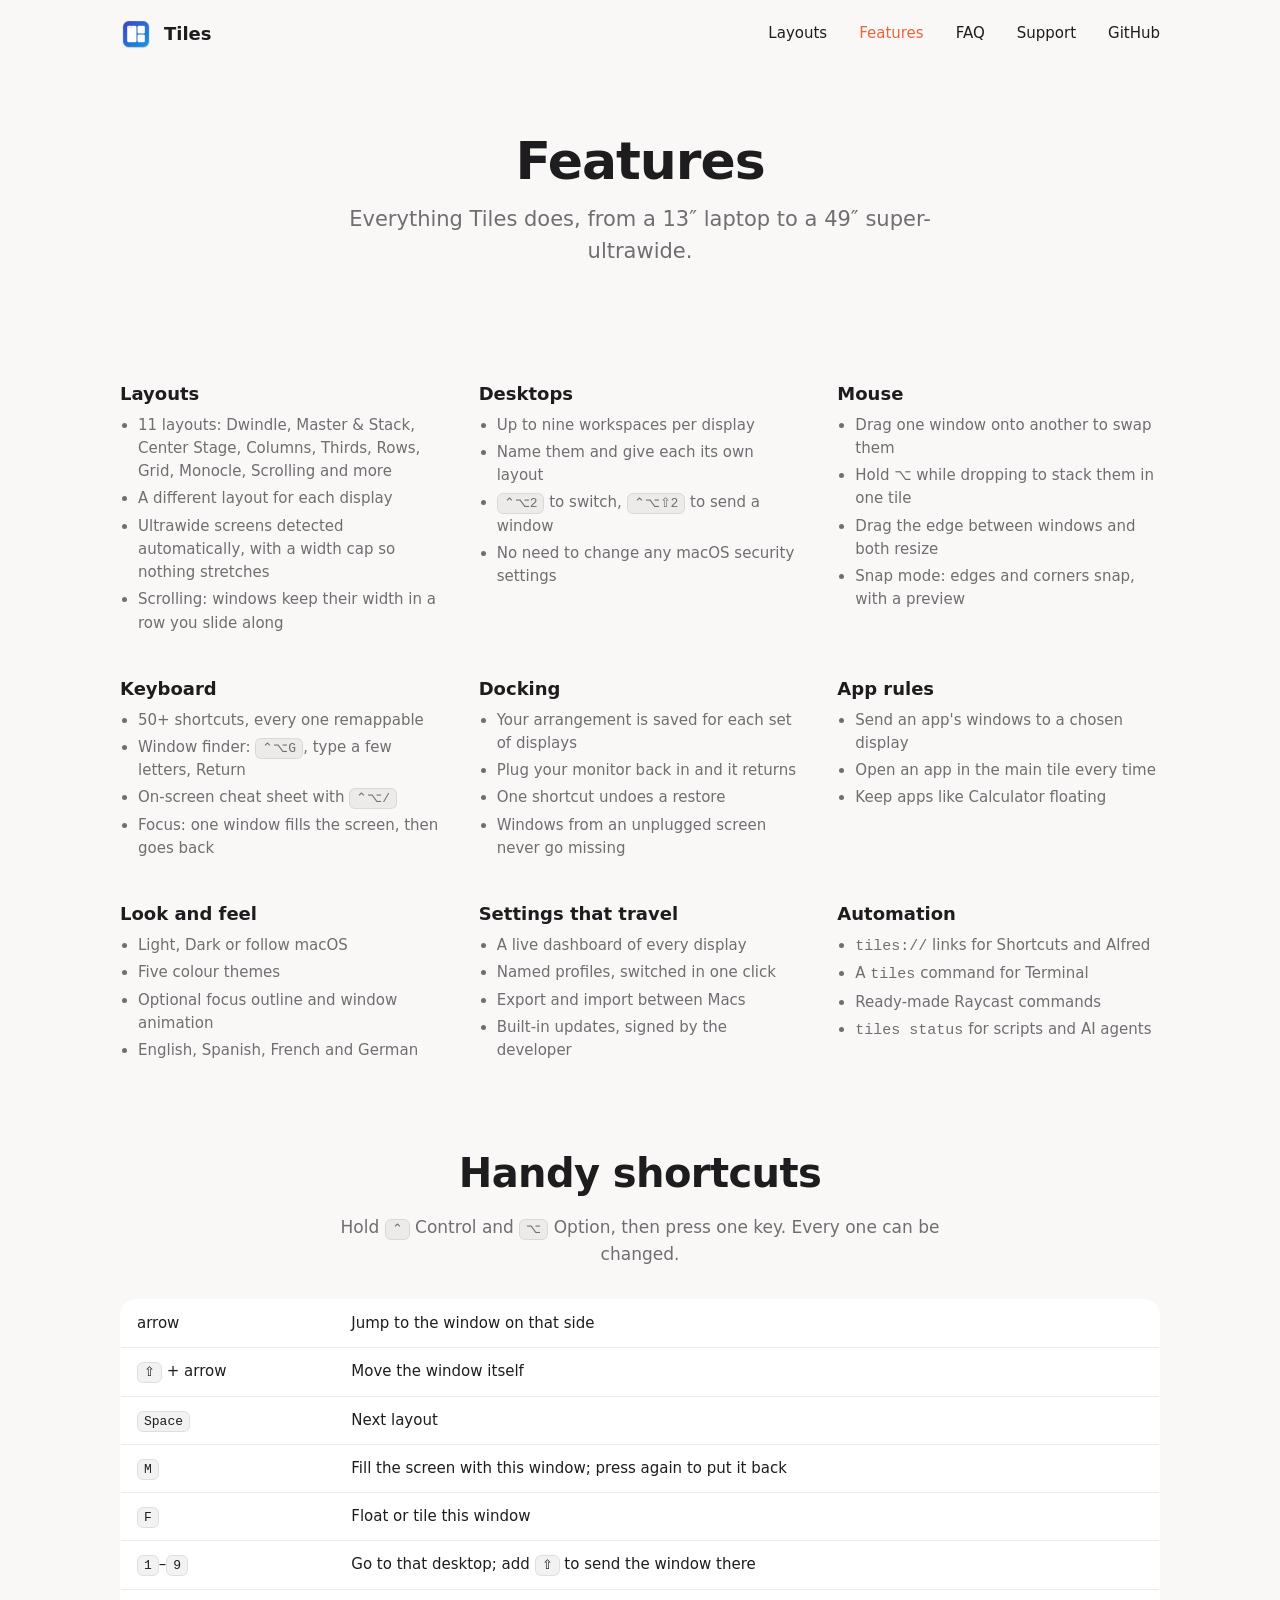
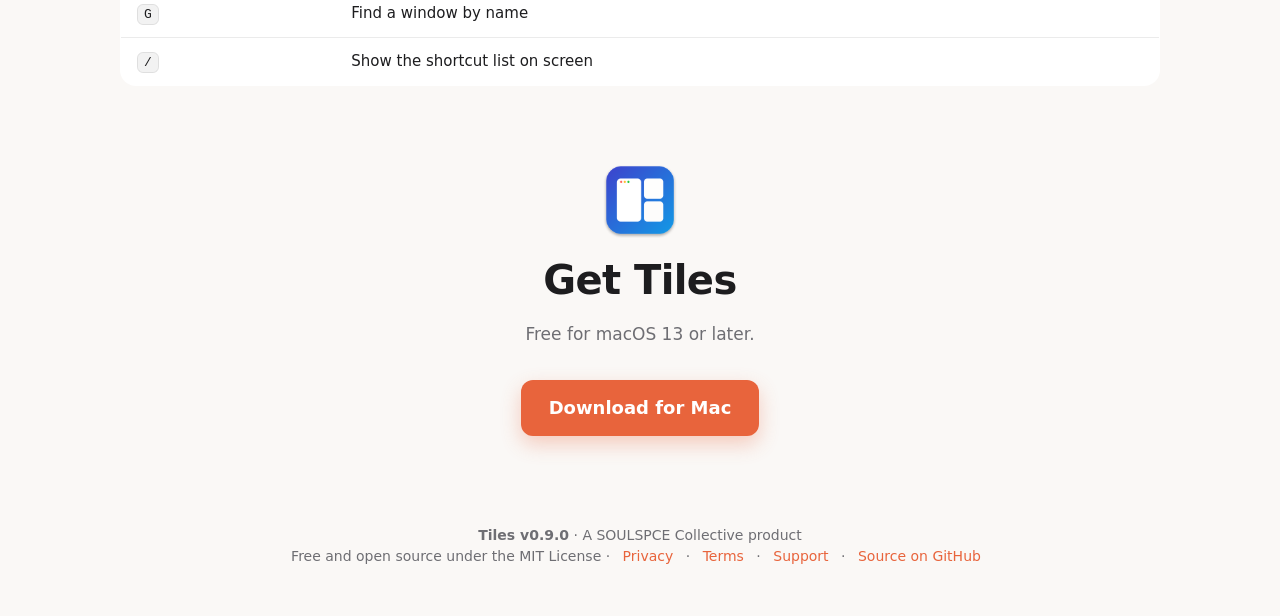
==== docs/features.html @ 464b5efc "Website: several pages, and an interactive layout playground with real windows - Home, Layouts, Feat" ====
<!doctype html>
<html lang="en">
<head>
<meta charset="utf-8">
<meta name="viewport" content="width=device-width, initial-scale=1">
<title>Features · Tiles</title>
<meta name="description" content="Everything Tiles does: layouts, desktops, mouse and keyboard control, docking, app rules and automation.">
<link rel="icon" href="img/icon.png">
<meta property="og:title" content="Features · Tiles">
<meta property="og:description" content="Everything Tiles does: layouts, desktops, mouse and keyboard control, docking, app rules and automation.">
<meta property="og:image" content="img/real-apps.jpg">
<link rel="stylesheet" href="site.css">
</head>
<body>
<div class="wrap">
  <nav>
    <a class="home" href="./"><img src="img/icon.png" alt=""><b>Tiles</b></a><span class="sp"></span>
    <a class="hide" href="layouts.html">Layouts</a><a class="hide" href="features.html" aria-current="page">Features</a><a class="hide" href="faq.html">FAQ</a><a class="hide" href="support.html">Support</a>
    <a href="https://github.com/vannaenae/tiles">GitHub</a>
  </nav>

  <div class="page">
    <h1>Features</h1>
    <p class="lede">Everything Tiles does, from a 13″ laptop to a 49″ super-ultrawide.</p>
  </div>

  <section id="features">
    <div class="grid">
      <div class="card"><h3>Layouts</h3><ul>
        <li>11 layouts: Dwindle, Master &amp; Stack, Center Stage, Columns, Thirds, Rows, Grid, Monocle, Scrolling and more</li>
        <li>A different layout for each display</li>
        <li>Ultrawide screens detected automatically, with a width cap so nothing stretches</li>
        <li>Scrolling: windows keep their width in a row you slide along</li></ul></div>
      <div class="card"><h3>Desktops</h3><ul>
        <li>Up to nine workspaces per display</li>
        <li>Name them and give each its own layout</li>
        <li><kbd>⌃⌥2</kbd> to switch, <kbd>⌃⌥⇧2</kbd> to send a window</li>
        <li>No need to change any macOS security settings</li></ul></div>
      <div class="card"><h3>Mouse</h3><ul>
        <li>Drag one window onto another to swap them</li>
        <li>Hold ⌥ while dropping to stack them in one tile</li>
        <li>Drag the edge between windows and both resize</li>
        <li>Snap mode: edges and corners snap, with a preview</li></ul></div>
      <div class="card"><h3>Keyboard</h3><ul>
        <li>50+ shortcuts, every one remappable</li>
        <li>Window finder: <kbd>⌃⌥G</kbd>, type a few letters, Return</li>
        <li>On-screen cheat sheet with <kbd>⌃⌥/</kbd></li>
        <li>Focus: one window fills the screen, then goes back</li></ul></div>
      <div class="card"><h3>Docking</h3><ul>
        <li>Your arrangement is saved for each set of displays</li>
        <li>Plug your monitor back in and it returns</li>
        <li>One shortcut undoes a restore</li>
        <li>Windows from an unplugged screen never go missing</li></ul></div>
      <div class="card"><h3>App rules</h3><ul>
        <li>Send an app's windows to a chosen display</li>
        <li>Open an app in the main tile every time</li>
        <li>Keep apps like Calculator floating</li></ul></div>
      <div class="card"><h3>Look and feel</h3><ul>
        <li>Light, Dark or follow macOS</li>
        <li>Five colour themes</li>
        <li>Optional focus outline and window animation</li>
        <li>English, Spanish, French and German</li></ul></div>
      <div class="card"><h3>Settings that travel</h3><ul>
        <li>A live dashboard of every display</li>
        <li>Named profiles, switched in one click</li>
        <li>Export and import between Macs</li>
        <li>Built-in updates, signed by the developer</li></ul></div>
      <div class="card"><h3>Automation</h3><ul>
        <li><code>tiles://</code> links for Shortcuts and Alfred</li>
        <li>A <code>tiles</code> command for Terminal</li>
        <li>Ready-made Raycast commands</li>
        <li><code>tiles status</code> for scripts and AI agents</li></ul></div>
    </div>
  </section>

  <section id="shortcuts">
    <h2>Handy shortcuts</h2>
    <p class="center">Hold <kbd>⌃</kbd> Control and <kbd>⌥</kbd> Option, then press one key. Every one can be changed.</p>
    <table>
      <tr><td>arrow</td><td>Jump to the window on that side</td></tr>
      <tr><td><kbd>⇧</kbd> + arrow</td><td>Move the window itself</td></tr>
      <tr><td><kbd>Space</kbd></td><td>Next layout</td></tr>
      <tr><td><kbd>M</kbd></td><td>Fill the screen with this window; press again to put it back</td></tr>
      <tr><td><kbd>F</kbd></td><td>Float or tile this window</td></tr>
      <tr><td><kbd>1</kbd>–<kbd>9</kbd></td><td>Go to that desktop; add <kbd>⇧</kbd> to send the window there</td></tr>
      <tr><td><kbd>G</kbd></td><td>Find a window by name</td></tr>
      <tr><td><kbd>/</kbd></td><td>Show the shortcut list on screen</td></tr>
    </table>
  </section>

  <section class="cta">
    <img class="icon" src="img/icon.png" alt="">
    <h2>Get Tiles</h2>
    <p class="center">Free for macOS 13 or later.</p>
    <p><a class="btn" href="https://github.com/vannaenae/tiles/releases/latest/download/Tiles.zip">Download for Mac</a></p>
  </section>

  <footer>
    <strong>Tiles <span data-version>v0.9.0</span></strong> · A SOULSPCE Collective product<br>
    Free and open source under the MIT License · <a href="privacy.html">Privacy</a> · <a href="terms.html">Terms</a> · <a href="support.html">Support</a> · <a href="https://github.com/vannaenae/tiles">Source on GitHub</a>
  </footer>
</div>
<script src="site.js"></script>
<script src="version.js" defer></script>
</body>
</html>
---- docs/site.css ----
:root { --accent:#E8643C; --bg:#faf8f6; --card:#fff; --text:#1d1d1f; --sec:#6e6e73; --line:rgba(0,0,0,.08); --tile2:rgba(232,100,60,.28); --screen:rgba(0,0,0,.05); }
@media (prefers-color-scheme: dark) { :root { --bg:#141416; --card:#1f1f22; --text:#f5f5f7; --sec:#a1a1a6; --line:rgba(255,255,255,.1); --tile2:rgba(232,100,60,.35); --screen:rgba(255,255,255,.06); } }
* { box-sizing:border-box; }
body { margin:0; background:var(--bg); color:var(--text); font:17px/1.55 -apple-system, BlinkMacSystemFont, "SF Pro Text", Inter, system-ui, sans-serif; -webkit-font-smoothing:antialiased; }
a { color:var(--accent); text-decoration:none; } a:hover { text-decoration:underline; }
.wrap { max-width:1080px; margin:0 auto; padding:0 20px; }
nav { display:flex; align-items:center; gap:12px; padding:18px 0; }
nav img { width:32px; height:32px; } nav b { font-size:18px; } nav .sp { flex:1; } nav a { color:var(--text); margin-left:20px; font-size:15px; }
.hero { text-align:center; padding:56px 0 32px; }
.hero img.icon { width:104px; height:104px; filter:drop-shadow(0 12px 24px rgba(0,0,0,.18)); }
h1 { font-size:clamp(36px,6vw,60px); line-height:1.05; letter-spacing:-.02em; margin:18px 0 14px; }
.lede { font-size:clamp(18px,2.4vw,21px); color:var(--sec); max-width:640px; margin:0 auto 28px; }
.install { display:inline-flex; align-items:center; gap:10px; max-width:100%; background:var(--card); border:1px solid var(--line); border-radius:12px; padding:10px 10px 10px 16px; box-shadow:0 1px 2px rgba(0,0,0,.04); }
.install code { font:14px ui-monospace, SFMono-Regular, Menlo, monospace; white-space:nowrap; overflow:auto; }
button { font:inherit; cursor:pointer; border:0; border-radius:8px; }
.copy { background:var(--accent); color:#fff; padding:7px 14px; font-size:14px; font-weight:600; }
.sub { margin-top:14px; font-size:14px; color:var(--sec); }
section { padding:72px 0 0; }
h2 { font-size:clamp(28px,4vw,40px); letter-spacing:-.015em; text-align:center; margin:0 0 10px; }
.center { text-align:center; color:var(--sec); max-width:620px; margin:0 auto 32px; }
.grid { display:grid; grid-template-columns:repeat(auto-fit,minmax(240px,1fr)); gap:28px 36px; }
.card { padding:4px 0; }
.card h3 { margin:0 0 6px; font-size:18px; } .card p { margin:0; color:var(--sec); font-size:15px; }
.card .k { font-size:22px; margin-bottom:8px; }
table { width:100%; border-collapse:collapse; background:var(--card); border-radius:16px; overflow:hidden; border:1px solid var(--line); font-size:15px; }
td, th { padding:12px 16px; border-bottom:1px solid var(--line); text-align:left; } tr:last-child td { border-bottom:0; }
kbd { font:13px ui-monospace, Menlo, monospace; background:var(--screen); border:1px solid var(--line); border-radius:6px; padding:2px 6px; }
footer { padding:72px 0 48px; text-align:center; color:var(--sec); font-size:14px; }
.btn { display:inline-block; background:var(--accent); color:#fff; font-weight:600; font-size:18px; padding:14px 28px; border-radius:12px; box-shadow:0 8px 20px rgba(232,100,60,.3); } .btn:hover { text-decoration:none; filter:brightness(1.06); }
.card ul { margin:0; padding-left:18px; color:var(--sec); font-size:15px; } .card li { margin:4px 0; }
.why { grid-template-columns:repeat(auto-fit,minmax(210px,1fr)); } .why h3 { font-size:20px; }
.faq { max-width:760px; margin:0 auto; } details { background:var(--card); border:1px solid var(--line); border-radius:14px; padding:16px 20px; margin-bottom:10px; }
summary { font-weight:600; cursor:pointer; } details p { margin:10px 0 0; color:var(--sec); }
.cta { text-align:center; } .cta .icon { width:84px; height:84px; }
footer a { margin:0 8px; }
.slides { display:grid; gap:28px; margin-bottom:28px; } .slides img { display:block; width:100%; height:auto; border-radius:18px; box-shadow:0 24px 60px rgba(0,0,0,.16); }
:root { --ease-out:cubic-bezier(0.23,1,0.32,1); --ease-in-out:cubic-bezier(0.77,0,0.175,1); }
.btn, .copy { transition:transform 140ms var(--ease-out); } .btn:active, .copy:active { transform:scale(.97); }
.js .reveal { opacity:0; transform:translateY(12px); transition:opacity 500ms var(--ease-out), transform 500ms var(--ease-out); transition-delay:calc(var(--i,0) * 60ms); }
.js .reveal[data-visible] { opacity:1; transform:none; }
.js .wipe { clip-path:inset(0 0 100% 0 round 18px); transition:clip-path 600ms var(--ease-in-out); }
.js .wipe[data-visible] { clip-path:inset(0 round 18px); }
.switch { max-width:980px; margin:36px auto 0; }
.tabs { display:inline-flex; flex-wrap:wrap; justify-content:center; gap:6px; padding:5px; margin-bottom:18px; background:var(--screen); border-radius:999px; }
.tabs button { background:none; color:var(--sec); padding:8px 16px; border-radius:999px; font-size:15px; font-weight:600; transition:background-color 200ms ease, color 200ms ease, transform 140ms var(--ease-out); }
.tabs button[aria-selected=true] { background:var(--card); color:var(--text); box-shadow:0 1px 3px rgba(0,0,0,.12); } .tabs button:active { transform:scale(.97); }
.stage { position:relative; aspect-ratio:16/9; border-radius:14px; overflow:hidden; box-shadow:0 30px 70px rgba(0,0,0,.22); background:#000; }
.stage img { position:absolute; inset:0; width:100%; height:100%; object-fit:cover; opacity:0; transform:scale(.97); transition:opacity 500ms var(--ease-in-out), transform 500ms var(--ease-in-out); }
.stage img.on { opacity:1; transform:none; }
.strip { overflow:hidden; margin-top:56px; padding:14px 0; border-block:1px solid var(--line); color:var(--sec); font-weight:600; -webkit-mask-image:linear-gradient(90deg,transparent,#000 12%,#000 88%,transparent); mask-image:linear-gradient(90deg,transparent,#000 12%,#000 88%,transparent); }
.strip > div { display:flex; width:max-content; animation:strip 40s linear infinite; } .strip span { padding:0 28px; white-space:nowrap; }
@keyframes strip { to { transform:translateX(-50%); } }
@media (hover:hover) and (pointer:fine) { .btn:hover { transform:scale(1.03); } .tabs button:hover { color:var(--text); } }
.hero > * { animation:rise 600ms var(--ease-out) backwards; } .hero > :nth-child(2) { animation-delay:60ms; } .hero > :nth-child(3) { animation-delay:120ms; } .hero > :nth-child(n+4) { animation-delay:180ms; }
@keyframes rise { from { opacity:0; transform:translateY(12px); } }
@media (prefers-reduced-motion:reduce) {
  .js .reveal { transform:none; transition:opacity 200ms ease; transition-delay:0s; }
  .js .wipe { clip-path:none; opacity:0; transition:opacity 200ms ease; } .js .wipe[data-visible] { opacity:1; }
  .hero > * { animation:none; } .strip > div { animation:none; } .stage img { transform:none; transition:opacity 200ms ease; }
}
@media (max-width:600px) { nav a.hide { display:none; } .install code { font-size:12px; } }
nav a.home { display:flex; align-items:center; gap:12px; margin:0; } nav a[aria-current] { color:var(--accent); }
.page { text-align:center; padding:48px 0 8px; } .page h1 { font-size:clamp(34px,5vw,52px); }
.more { text-align:center; margin-top:22px; font-weight:600; }
.play { text-align:center; } .play .tabs { margin-bottom:10px; } .play .row { display:flex; gap:8px; justify-content:center; margin:6px 0 4px; }
.ghost { background:var(--screen); color:var(--text); }
.desk { position:relative; margin:18px auto 0; border-radius:12px; overflow:hidden; background:linear-gradient(160deg,#1d1f26,#0b0c0f); box-shadow:0 30px 70px rgba(0,0,0,.22); transition:height 350ms var(--ease-out); }
.desk .bar { position:absolute; inset:0 0 auto 0; background:#e7e7e9; overflow:hidden; } .desk .bar img { display:block; height:100%; width:auto; }
.win { position:absolute; overflow:hidden; border-radius:7px; background:#fff; box-shadow:0 0 0 .5px rgba(0,0,0,.45), 0 8px 22px rgba(0,0,0,.4); transition:left 350ms var(--ease-out), top 350ms var(--ease-out), width 350ms var(--ease-out), height 350ms var(--ease-out), opacity 200ms ease; }
.win img { display:block; max-width:none; width:max(100%, var(--w)); height:auto; }
.win { cursor:grab; touch-action:none; user-select:none; -webkit-user-select:none; } .win img { pointer-events:none; }
.win.focus { outline:2px solid var(--accent); outline-offset:-2px; }
.win.drag { transition:none; cursor:grabbing; z-index:5 !important; opacity:.92; box-shadow:0 18px 44px rgba(0,0,0,.55); }
.win.drop::after { content:""; position:absolute; inset:0; background:color-mix(in srgb, var(--accent) 28%, transparent); }
.desk:focus-visible { outline:3px solid var(--accent); outline-offset:3px; }
.kinds { max-width:760px; margin:0 auto; } .kinds dt { font-weight:600; margin-top:14px; } .kinds dd { margin:2px 0 0; color:var(--sec); }
@media (prefers-reduced-motion:reduce) { .win, .desk { transition:none; } }
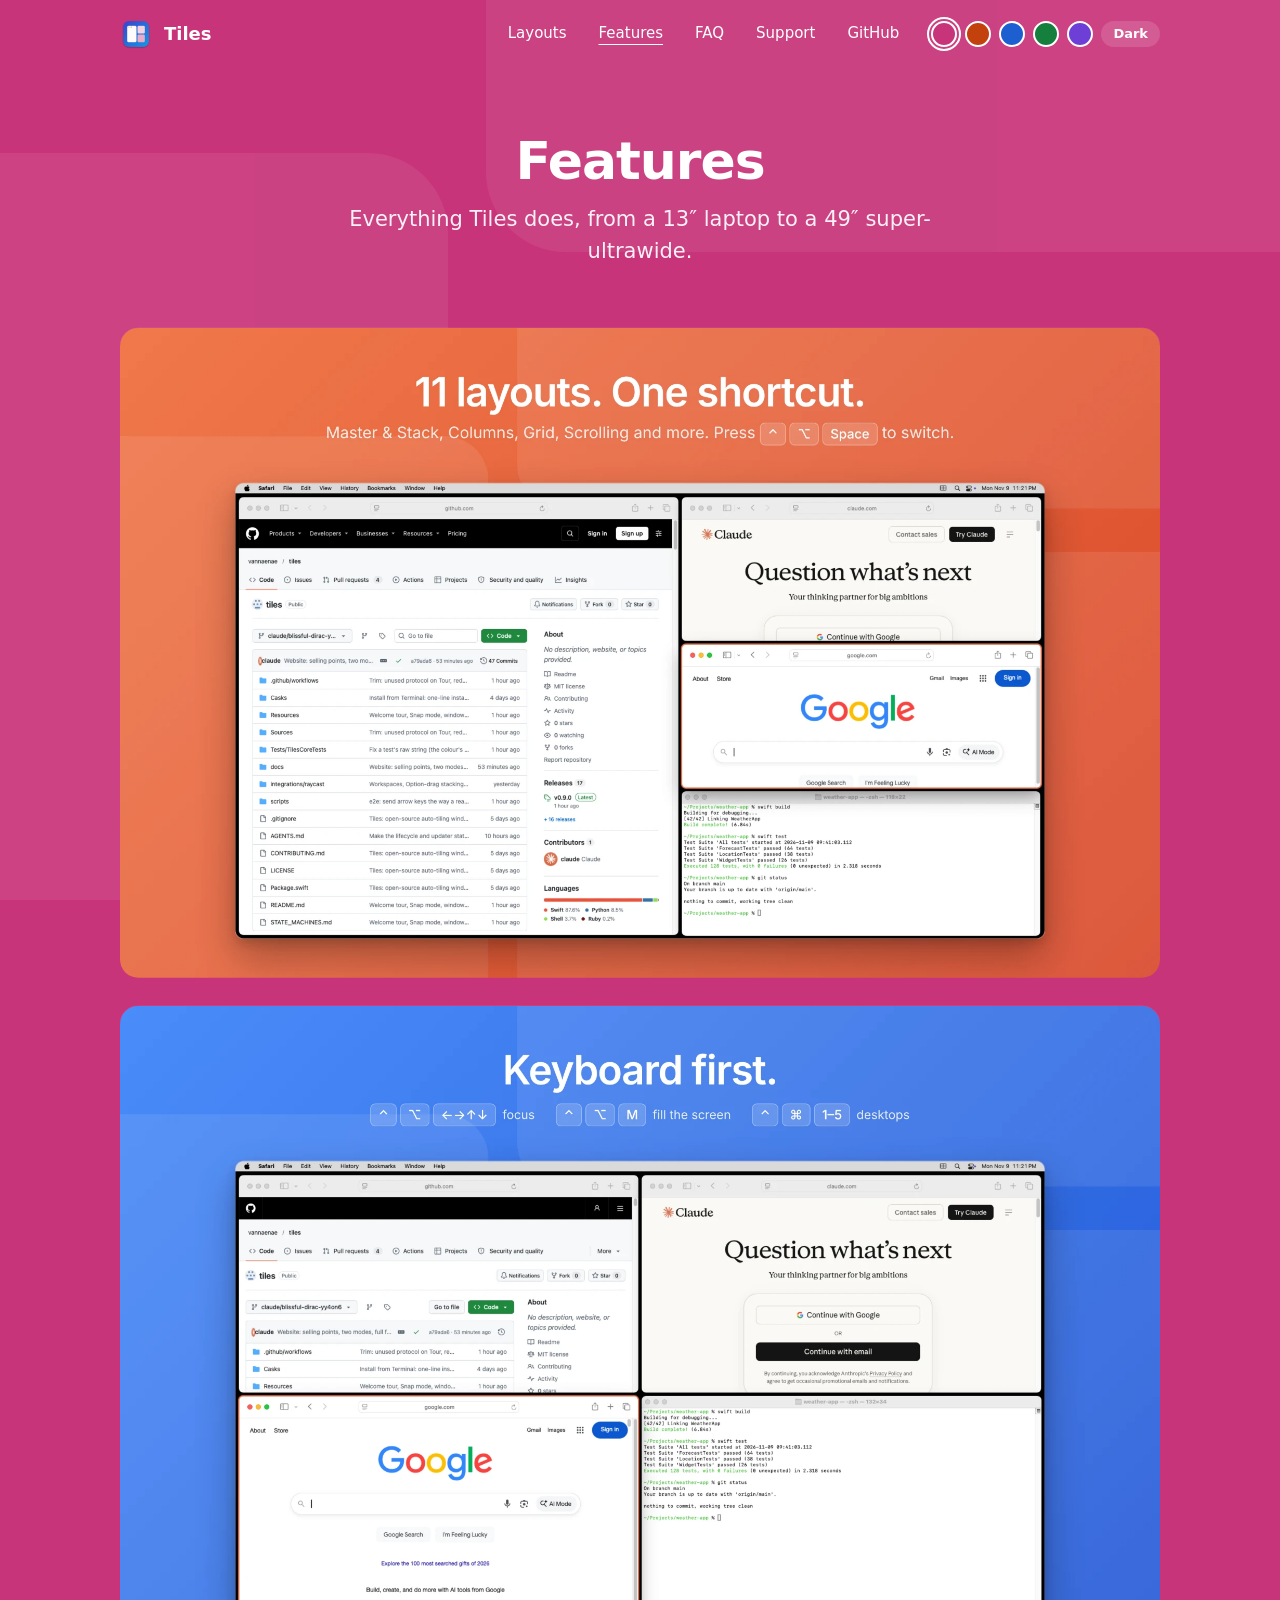
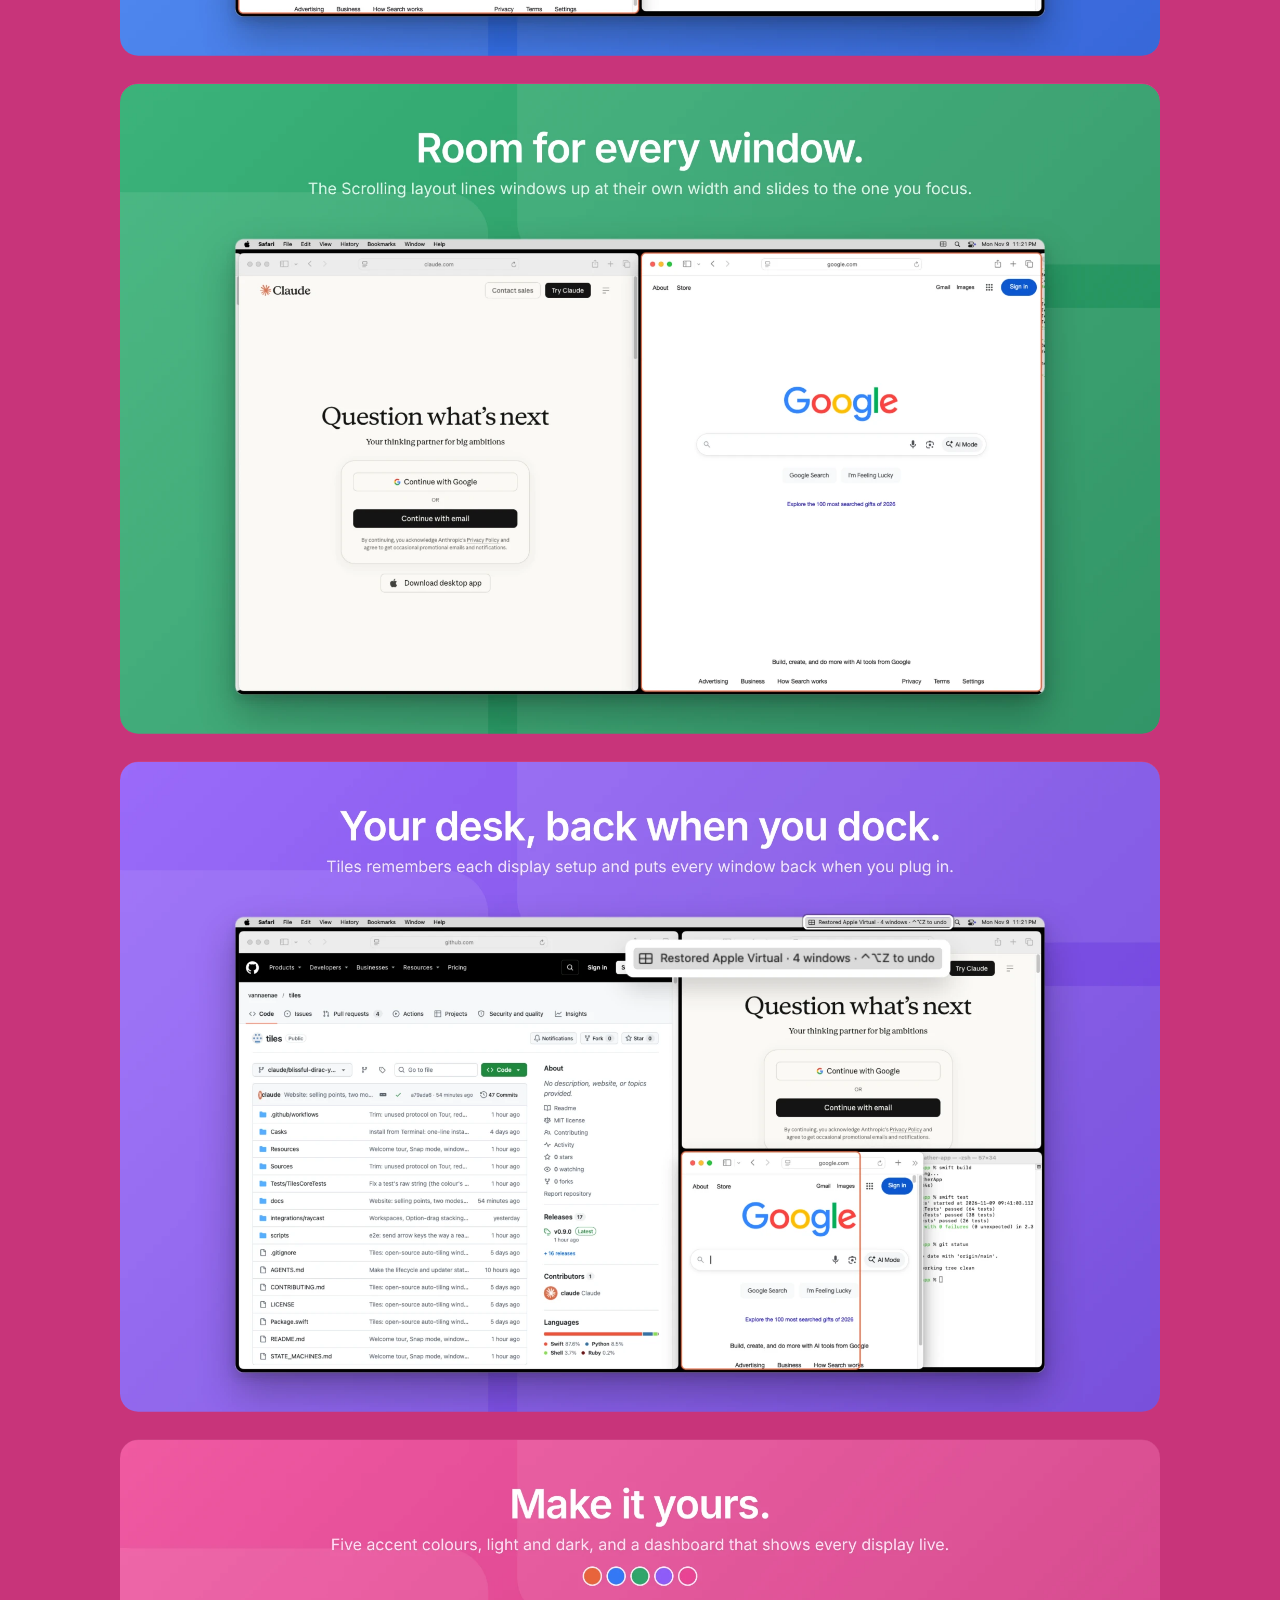
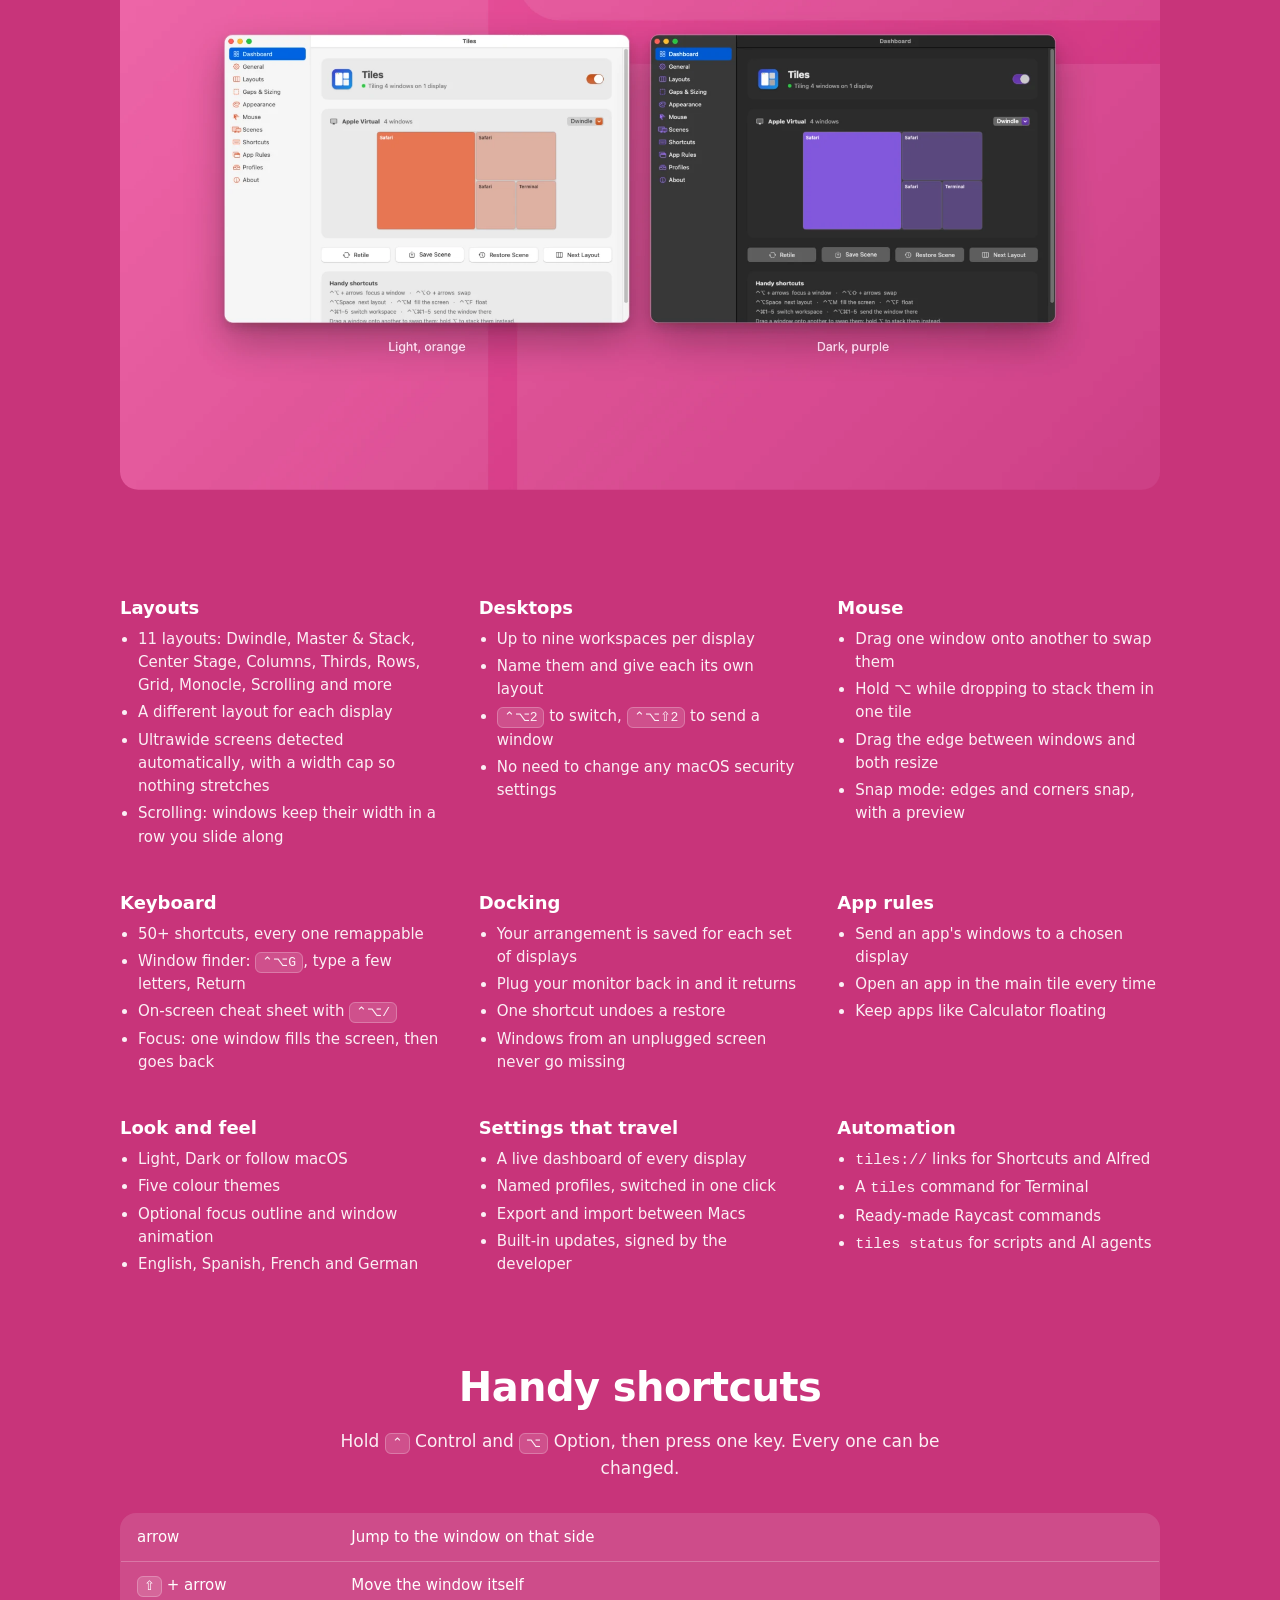
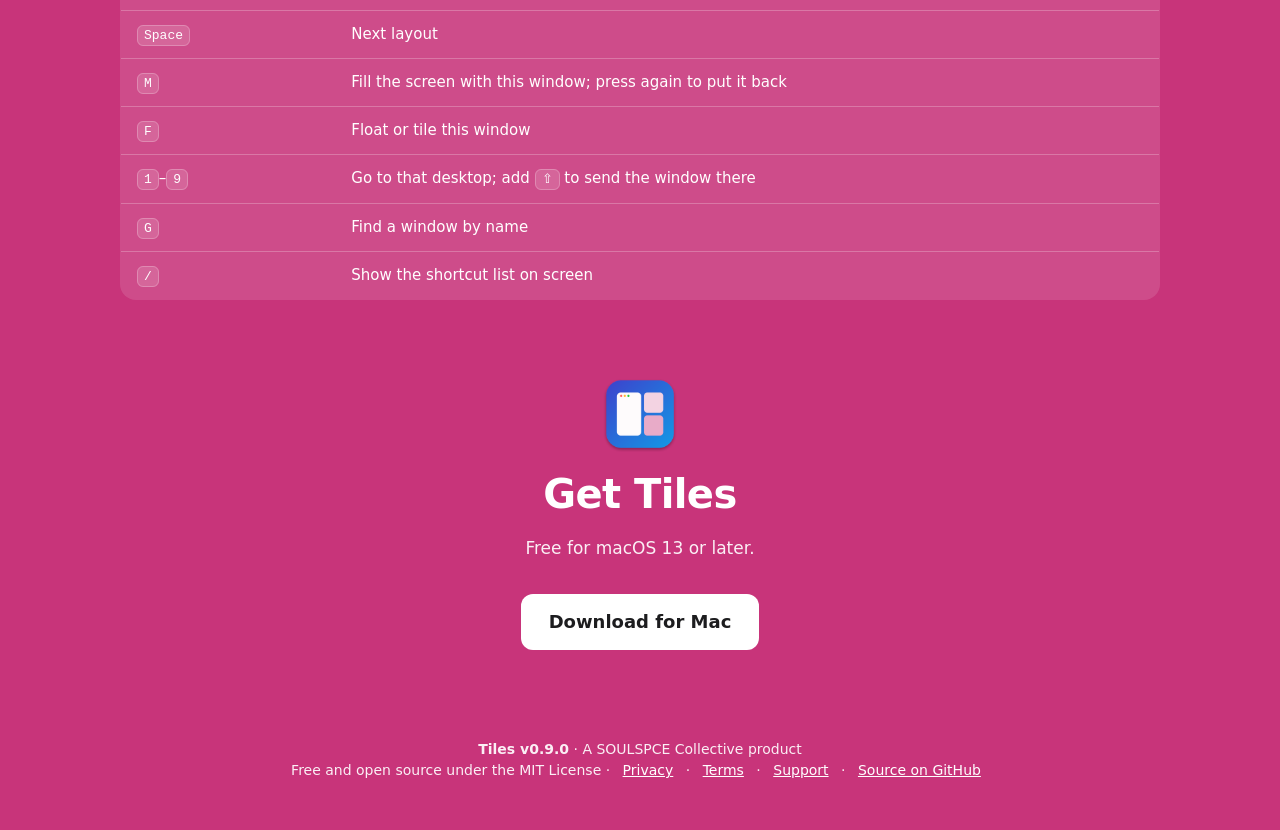
==== commit 6a24e766: "Website: playground on Home, slides on Features, window content resizes The interactive Mac replaces" ====
--- a/docs/features.html
+++ b/docs/features.html
@@ -23,6 +23,16 @@
     <h1>Features</h1>
     <p class="lede">Everything Tiles does, from a 13″ laptop to a 49″ super-ultrawide.</p>
   </div>
+
+  <section id="look" style="padding-top:24px">
+        <div class="slides">
+      <img class="wipe" loading="lazy" width="2000" height="1250" src="img/slide-layouts.webp" alt="11 layouts, one shortcut. Master and Stack, Columns, Grid, Scrolling and more; press Control, Option, Space to switch.">
+      <img class="wipe" loading="lazy" width="2000" height="1250" src="img/slide-keyboard.webp" alt="Keyboard first: shortcuts to focus a window, fill the screen and switch desktops, shown over four tiled windows.">
+      <img class="wipe" loading="lazy" width="2000" height="1250" src="img/slide-scrolling.webp" alt="Room for every window. The Scrolling layout lines windows up at their own width and slides to the one you focus.">
+      <img class="wipe" loading="lazy" width="2000" height="1250" src="img/slide-dock.webp" alt="Your desk, back when you dock. Tiles remembers each display setup and puts every window back when you plug in.">
+      <img class="wipe" loading="lazy" width="2000" height="1250" src="img/slide-themes.webp" alt="Make it yours: five accent colours, light and dark, and a dashboard that shows every display live.">
+    </div>
+  </section>
 
   <section id="features">
     <div class="grid">
--- a/docs/site.css
+++ b/docs/site.css
@@ -1,5 +1,4 @@
-:root { --accent:#E8643C; --bg:#faf8f6; --card:#fff; --text:#1d1d1f; --sec:#6e6e73; --line:rgba(0,0,0,.08); --tile2:rgba(232,100,60,.28); --screen:rgba(0,0,0,.05); }
-@media (prefers-color-scheme: dark) { :root { --bg:#141416; --card:#1f1f22; --text:#f5f5f7; --sec:#a1a1a6; --line:rgba(255,255,255,.1); --tile2:rgba(232,100,60,.35); --screen:rgba(255,255,255,.06); } }
+:root { --c:#C8347A; --accent:var(--c); --bg:var(--c); --card:rgba(255,255,255,.12); --text:#fff; --sec:rgba(255,255,255,.92); --line:rgba(255,255,255,.24); --tile2:rgba(232,100,60,.28); --screen:rgba(255,255,255,.14); }
 * { box-sizing:border-box; }
 body { margin:0; background:var(--bg); color:var(--text); font:17px/1.55 -apple-system, BlinkMacSystemFont, "SF Pro Text", Inter, system-ui, sans-serif; -webkit-font-smoothing:antialiased; }
 a { color:var(--accent); text-decoration:none; } a:hover { text-decoration:underline; }
@@ -7,7 +6,7 @@
 nav { display:flex; align-items:center; gap:12px; padding:18px 0; }
 nav img { width:32px; height:32px; } nav b { font-size:18px; } nav .sp { flex:1; } nav a { color:var(--text); margin-left:20px; font-size:15px; }
 .hero { text-align:center; padding:56px 0 32px; }
-.hero img.icon { width:104px; height:104px; filter:drop-shadow(0 12px 24px rgba(0,0,0,.18)); }
+.hero img.icon { width:104px; height:104px; }
 h1 { font-size:clamp(36px,6vw,60px); line-height:1.05; letter-spacing:-.02em; margin:18px 0 14px; }
 .lede { font-size:clamp(18px,2.4vw,21px); color:var(--sec); max-width:640px; margin:0 auto 28px; }
 .install { display:inline-flex; align-items:center; gap:10px; max-width:100%; background:var(--card); border:1px solid var(--line); border-radius:12px; padding:10px 10px 10px 16px; box-shadow:0 1px 2px rgba(0,0,0,.04); }
@@ -26,14 +25,14 @@
 td, th { padding:12px 16px; border-bottom:1px solid var(--line); text-align:left; } tr:last-child td { border-bottom:0; }
 kbd { font:13px ui-monospace, Menlo, monospace; background:var(--screen); border:1px solid var(--line); border-radius:6px; padding:2px 6px; }
 footer { padding:72px 0 48px; text-align:center; color:var(--sec); font-size:14px; }
-.btn { display:inline-block; background:var(--accent); color:#fff; font-weight:600; font-size:18px; padding:14px 28px; border-radius:12px; box-shadow:0 8px 20px rgba(232,100,60,.3); } .btn:hover { text-decoration:none; filter:brightness(1.06); }
+.btn { display:inline-block; background:var(--accent); color:#fff; font-weight:600; font-size:18px; padding:14px 28px; border-radius:12px; } .btn:hover { text-decoration:none; filter:brightness(1.06); }
 .card ul { margin:0; padding-left:18px; color:var(--sec); font-size:15px; } .card li { margin:4px 0; }
 .why { grid-template-columns:repeat(auto-fit,minmax(210px,1fr)); } .why h3 { font-size:20px; }
 .faq { max-width:760px; margin:0 auto; } details { background:var(--card); border:1px solid var(--line); border-radius:14px; padding:16px 20px; margin-bottom:10px; }
 summary { font-weight:600; cursor:pointer; } details p { margin:10px 0 0; color:var(--sec); }
 .cta { text-align:center; } .cta .icon { width:84px; height:84px; }
 footer a { margin:0 8px; }
-.slides { display:grid; gap:28px; margin-bottom:28px; } .slides img { display:block; width:100%; height:auto; border-radius:18px; box-shadow:0 24px 60px rgba(0,0,0,.16); }
+.slides { display:grid; gap:28px; margin-bottom:28px; } .slides img { display:block; width:100%; height:auto; border-radius:18px; box-shadow:0 0 0 1px var(--line); }
 :root { --ease-out:cubic-bezier(0.23,1,0.32,1); --ease-in-out:cubic-bezier(0.77,0,0.175,1); }
 .btn, .copy { transition:transform 140ms var(--ease-out); } .btn:active, .copy:active { transform:scale(.97); }
 .js .reveal { opacity:0; transform:translateY(12px); transition:opacity 500ms var(--ease-out), transform 500ms var(--ease-out); transition-delay:calc(var(--i,0) * 60ms); }
@@ -44,7 +43,7 @@
 .tabs { display:inline-flex; flex-wrap:wrap; justify-content:center; gap:6px; padding:5px; margin-bottom:18px; background:var(--screen); border-radius:999px; }
 .tabs button { background:none; color:var(--sec); padding:8px 16px; border-radius:999px; font-size:15px; font-weight:600; transition:background-color 200ms ease, color 200ms ease, transform 140ms var(--ease-out); }
 .tabs button[aria-selected=true] { background:var(--card); color:var(--text); box-shadow:0 1px 3px rgba(0,0,0,.12); } .tabs button:active { transform:scale(.97); }
-.stage { position:relative; aspect-ratio:16/9; border-radius:14px; overflow:hidden; box-shadow:0 30px 70px rgba(0,0,0,.22); background:#000; }
+.stage { position:relative; aspect-ratio:16/9; border-radius:14px; overflow:hidden; box-shadow:0 0 0 1px var(--line); background:#000; }
 .stage img { position:absolute; inset:0; width:100%; height:100%; object-fit:cover; opacity:0; transform:scale(.97); transition:opacity 500ms var(--ease-in-out), transform 500ms var(--ease-in-out); }
 .stage img.on { opacity:1; transform:none; }
 .strip { overflow:hidden; margin-top:56px; padding:14px 0; border-block:1px solid var(--line); color:var(--sec); font-weight:600; -webkit-mask-image:linear-gradient(90deg,transparent,#000 12%,#000 88%,transparent); mask-image:linear-gradient(90deg,transparent,#000 12%,#000 88%,transparent); }
@@ -64,14 +63,47 @@
 .more { text-align:center; margin-top:22px; font-weight:600; }
 .play { text-align:center; } .play .tabs { margin-bottom:10px; } .play .row { display:flex; gap:8px; justify-content:center; margin:6px 0 4px; }
 .ghost { background:var(--screen); color:var(--text); }
-.desk { position:relative; margin:18px auto 0; border-radius:12px; overflow:hidden; background:linear-gradient(160deg,#1d1f26,#0b0c0f); box-shadow:0 30px 70px rgba(0,0,0,.22); transition:height 350ms var(--ease-out); }
+.desk { position:relative; margin:18px auto 0; border-radius:12px; overflow:hidden; background:#17181c; box-shadow:0 0 0 1px var(--line); transition:height 350ms var(--ease-out); }
 .desk .bar { position:absolute; inset:0 0 auto 0; background:#e7e7e9; overflow:hidden; } .desk .bar img { display:block; height:100%; width:auto; }
 .win { position:absolute; overflow:hidden; border-radius:7px; background:#fff; box-shadow:0 0 0 .5px rgba(0,0,0,.45), 0 8px 22px rgba(0,0,0,.4); transition:left 350ms var(--ease-out), top 350ms var(--ease-out), width 350ms var(--ease-out), height 350ms var(--ease-out), opacity 200ms ease; }
-.win img { display:block; max-width:none; width:max(100%, var(--w)); height:auto; }
+/* A window's screenshot always fits its width, so the page inside resizes with the window. */
+.win img { display:block; width:100%; height:auto; clip-path:inset(0 0 3px 0); }
 .win { cursor:grab; touch-action:none; user-select:none; -webkit-user-select:none; } .win img { pointer-events:none; }
 .win.focus { outline:2px solid var(--accent); outline-offset:-2px; }
 .win.drag { transition:none; cursor:grabbing; z-index:5 !important; opacity:.92; box-shadow:0 18px 44px rgba(0,0,0,.55); }
 .win.drop::after { content:""; position:absolute; inset:0; background:color-mix(in srgb, var(--accent) 28%, transparent); }
 .desk:focus-visible { outline:3px solid var(--accent); outline-offset:3px; }
 .kinds { max-width:760px; margin:0 auto; } .kinds dt { font-weight:600; margin-top:14px; } .kinds dd { margin:2px 0 0; color:var(--sec); }
-@media (prefers-reduced-motion:reduce) { .win, .desk { transition:none; } }
+/* A Mac display around a screen: black bezel, silver stand. */
+.mac { position:relative; max-width:1000px; margin:18px auto 64px; padding:10px; border-radius:16px; background:#0c0c0e; }
+.mac::before, .mac::after { content:""; position:absolute; left:50%; transform:translateX(-50%); }
+.mac::before { top:100%; width:20%; height:48px; background:#c9cacf; } .mac::after { top:calc(100% + 48px); width:32%; height:8px; border-radius:6px 6px 0 0; background:#dcdde1; }
+.mac > * { margin-top:0; border-radius:6px; box-shadow:none; }
+.hint { display:inline-block; margin:14px 0 0; padding:10px 18px; border-radius:14px; background:var(--text); color:var(--bg); font-size:15px; transition:background-color 300ms ease, color 300ms ease; animation:rise 500ms var(--ease-out) 700ms backwards; }
+.hint.done { background:none; color:var(--sec); }
+.win.nudge { animation:nudge 900ms var(--ease-in-out) 1600ms 2; } .win.drag { animation:none; }
+@keyframes nudge { 40% { transform:translate(14px,-8px); } }
+@media (prefers-reduced-motion:reduce) { .win, .desk { transition:none; } .hint, .win.nudge { animation:none; } }
+/* The page sits on the pink from the App Store slides: flat colour with two soft blocks. */
+body::before, body::after { content:""; position:fixed; z-index:-1; background:rgba(255,255,255,.07); }
+body::before { inset:0 0 72% 38%; border-bottom-left-radius:80px; } body::after { inset:17% 65% 0 0; border-top-right-radius:80px; }
+a { color:#fff; text-decoration:underline; } nav a, .btn { text-decoration:none; } nav a[aria-current] { color:#fff; text-decoration:underline; text-underline-offset:6px; }
+.btn, .copy, .tabs button[aria-selected=true] { background:#fff; color:#1d1d1f; } .ghost { background:var(--screen); color:#fff; }
+/* Visitors pick the colour and light or dark (site.js sets --c and data-theme, and remembers them). */
+:root[data-theme=dark] { --bg:color-mix(in srgb, var(--c) 26%, #0b0b0d); }
+body { transition:background-color 400ms ease; } nav { flex-wrap:wrap; }
+.pick { display:flex; align-items:center; gap:8px; margin-left:20px; }
+.pick button { width:26px; height:26px; padding:0; border-radius:50%; border:2px solid #fff; background:var(--d); transition:transform 140ms var(--ease-out); }
+.pick button[aria-pressed=true] { outline:2px solid #fff; outline-offset:2px; } .pick button:active { transform:scale(.9); }
+.pick .mode { width:auto; padding:0 12px; border:0; border-radius:999px; background:var(--screen); color:#fff; font-size:13px; font-weight:600; }
+/* The two background blocks drift in slowly, then keep moving. */
+body::before { animation:block-a 2.6s var(--ease-out) backwards, drift-a 16s ease-in-out 2.6s infinite alternate; } body::after { animation:block-b 2.6s var(--ease-out) .3s backwards, drift-b 20s ease-in-out 2.9s infinite alternate; }
+@keyframes drift-a { to { transform:translate(-6%,10%); } } @keyframes drift-b { to { transform:translate(8%,-8%); } }
+@keyframes block-a { from { opacity:0; transform:translate(30%,-60%); } } @keyframes block-b { from { opacity:0; transform:translate(-70%,30%); } }
+/* The playground: each screen at its relative size, centred in a fixed-height space so nothing below jumps. */
+.setup { display:flex; align-items:center; justify-content:center; margin-top:18px; }
+.setup .mac { flex:none; margin:0 0 56px; transition:width 350ms var(--ease-out); }
+.setup .desk { transition:width 350ms var(--ease-out), height 350ms var(--ease-out); background:color-mix(in srgb, var(--c) 45%, #101014); }
+.mac.laptop { border-radius:14px 14px 0 0; }
+.mac.laptop::before { top:100%; width:110%; height:12px; border-radius:0 0 12px 12px; } .mac.laptop::after { top:100%; width:16%; height:5px; border-radius:0 0 6px 6px; background:#a9aab0; }
+@media (prefers-reduced-motion:reduce) { body::before, body::after { animation:none; } .setup .mac, .setup .desk { transition:none; } }
